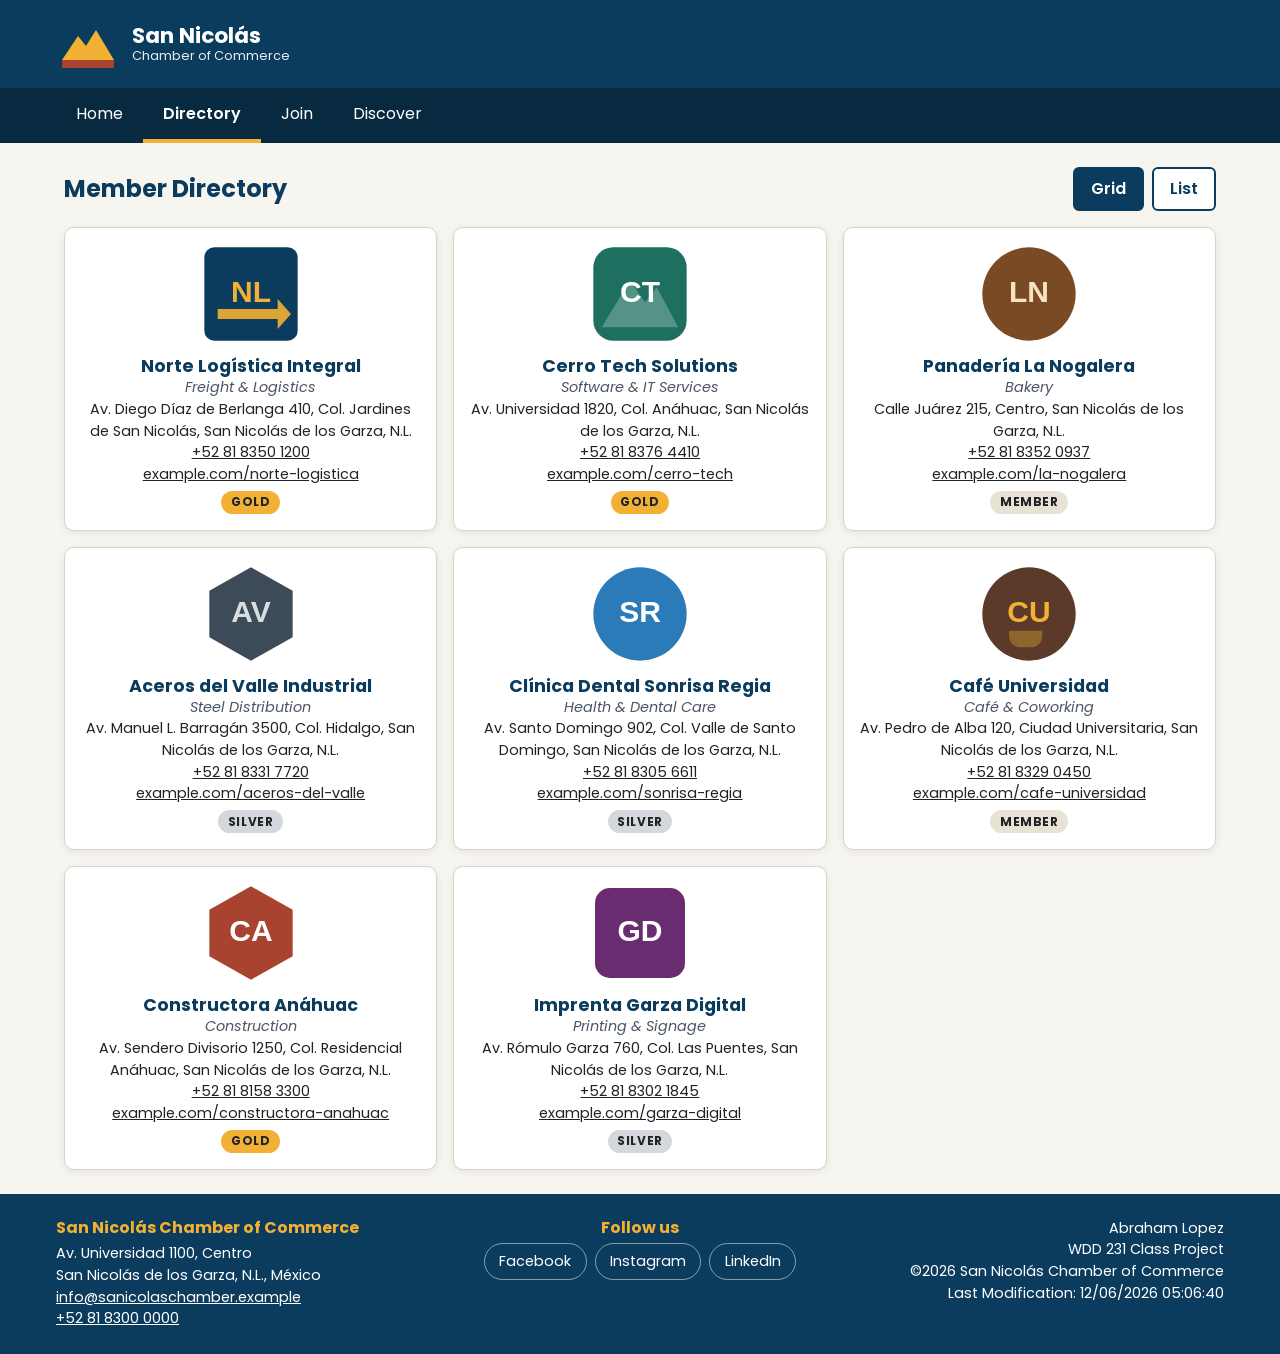
==== chamber/directory.html @ 865063b8 "Chamber" ====
<!DOCTYPE html>
<html lang="en">

<head>
  <meta charset="UTF-8">
  <meta name="viewport" content="width=device-width, initial-scale=1.0">
  <title>San Nicolás Chamber of Commerce | Member Directory</title>
  <meta name="description"
    content="Browse the member directory of the San Nicolás de los Garza Chamber of Commerce: local businesses, contact information and membership levels.">
  <meta name="author" content="Abraham">

  <!-- Open Graph (Facebook) -->
  <meta property="og:title" content="San Nicolás Chamber of Commerce | Member Directory">
  <meta property="og:description"
    content="Member directory of local businesses in San Nicolás de los Garza, Nuevo León.">
  <meta property="og:image" content="https://USERNAME.github.io/wdd231/chamber/images/og-image.png">
  <meta property="og:url" content="https://USERNAME.github.io/wdd231/chamber/directory.html">
  <meta property="og:type" content="website">

  <link rel="icon" href="images/favicon.svg" type="image/svg+xml">

  <link rel="preconnect" href="https://fonts.googleapis.com">
  <link rel="preconnect" href="https://fonts.gstatic.com" crossorigin>
  <link href="https://fonts.googleapis.com/css2?family=Poppins:wght@400;600;700&display=swap" rel="stylesheet">

  <link rel="stylesheet" href="styles/normalize.css">
  <link rel="stylesheet" href="styles/small.css">
  <link rel="stylesheet" href="styles/larger.css">
</head>

<body>
  <header>
    <div class="header-bar">
      <a class="brand" href="index.html">
        <img src="images/logo.svg" alt="San Nicolás Chamber of Commerce logo" width="64" height="64">
        <span class="brand-name">San Nicolás <span>Chamber of Commerce</span></span>
      </a>
      <button id="menu" type="button" aria-label="Open menu" aria-expanded="false" aria-controls="primary-nav"></button>
    </div>
    <nav id="primary-nav" aria-label="Main">
      <ul class="nav-list">
        <li><a href="index.html">Home</a></li>
        <li><a href="directory.html" class="active" aria-current="page">Directory</a></li>
        <li><a href="join.html">Join</a></li>
        <li><a href="discover.html">Discover</a></li>
      </ul>
    </nav>
  </header>

  <main>
    <div class="directory-header">
      <h1>Member Directory</h1>
      <div class="view-toggle" role="group" aria-label="Directory layout">
        <button id="grid" type="button" aria-pressed="true">Grid</button>
        <button id="list" type="button" aria-pressed="false">List</button>
      </div>
    </div>
    <div id="members" class="members grid">
      <p class="status">Loading members…</p>
    </div>
  </main>

  <footer>
    <div class="footer-grid">
      <div>
        <h2>San Nicolás Chamber of Commerce</h2>
        <address>
          Av. Universidad 1100, Centro<br>
          San Nicolás de los Garza, N.L., México<br>
          <a href="mailto:info@sanicolaschamber.example">info@sanicolaschamber.example</a><br>
          <a href="tel:+528183000000">+52 81 8300 0000</a>
        </address>
      </div>
      <div class="footer-social">
        <h2>Follow us</h2>
        <ul class="social">
          <li><a href="https://www.facebook.com" target="_blank" rel="noopener">Facebook</a></li>
          <li><a href="https://www.instagram.com" target="_blank" rel="noopener">Instagram</a></li>
          <li><a href="https://www.linkedin.com" target="_blank" rel="noopener">LinkedIn</a></li>
        </ul>
      </div>
      <div class="footer-dev">
        <p>Abraham Lopez</p>
        <p>WDD 231 Class Project</p>
        <p>&copy;<span id="currentyear"></span> San Nicolás Chamber of Commerce</p>
        <p id="lastModified"></p>
      </div>
    </div>
  </footer>

  <script src="scripts/common.js" defer></script>
  <script src="scripts/directory.js" defer></script>
</body>

</html>
---- chamber/styles/small.css ----
/* ===== San Nicolás Chamber of Commerce — base / mobile styles ===== */
:root {
  --primary: #0b3c5d;      /* deep blue */
  --secondary: #a8432f;    /* terracotta */
  --accent: #f2b134;       /* gold */
  --background: #f7f5f0;   /* warm off-white */
  --surface: #ffffff;
  --text: #1f2328;
  --muted: #4b5563;
  --border: #d9d4c7;
  --radius: 10px;
  --shadow: 0 2px 8px rgb(0 0 0 / 0.08);
  --font: "Poppins", "Segoe UI", Arial, sans-serif;
}

body {
  font-family: var(--font);
  background: var(--background);
  color: var(--text);
  line-height: 1.5;
  min-height: 100vh;
  display: flex;
  flex-direction: column;
}

main {
  flex: 1;
  width: 100%;
  max-width: 1200px;
  margin: 0 auto;
  padding: 1rem;
}

h1, h2, h3 {
  line-height: 1.2;
}

.visually-hidden {
  position: absolute;
  width: 1px;
  height: 1px;
  overflow: hidden;
  clip: rect(0 0 0 0);
  white-space: nowrap;
}

/* ---------- Header ---------- */
header {
  background: var(--primary);
  color: #fff;
}

.header-bar {
  max-width: 1200px;
  margin: 0 auto;
  padding: 0.75rem 1rem;
  display: flex;
  align-items: center;
  gap: 0.75rem;
}

.brand {
  display: flex;
  align-items: center;
  gap: 0.75rem;
  text-decoration: none;
  color: #fff;
  flex: 1;
}

.brand img {
  width: 48px;
  height: 48px;
}

.brand-name {
  font-size: 1.05rem;
  font-weight: 700;
  line-height: 1.15;
}

.brand-name span {
  display: block;
  font-size: 0.8rem;
  font-weight: 400;
  color: #e8edf2;
}

#menu {
  background: none;
  border: 2px solid rgb(255 255 255 / 0.6);
  border-radius: 6px;
  color: #fff;
  font-size: 1.5rem;
  width: 44px;
  height: 44px;
  line-height: 1;
}

#menu::before {
  content: "☰";
}

#menu.open::before {
  content: "✕";
}

/* ---------- Navigation ---------- */
#primary-nav {
  display: none;
  background: #082a40;
}

#primary-nav.open {
  display: block;
}

#primary-nav ul {
  max-width: 1200px;
  margin: 0 auto;
}

#primary-nav a {
  display: block;
  padding: 0.85rem 1rem;
  color: #fff;
  text-decoration: none;
  border-top: 1px solid rgb(255 255 255 / 0.1);
}

#primary-nav a:hover,
#primary-nav a:focus-visible {
  background: rgb(255 255 255 / 0.12);
}

#primary-nav a.active {
  border-left: 4px solid var(--accent);
  font-weight: 600;
}

/* ---------- Shared card ---------- */
.card {
  background: var(--surface);
  border: 1px solid var(--border);
  border-radius: var(--radius);
  box-shadow: var(--shadow);
  overflow: hidden;
}

.card > h2 {
  background: var(--primary);
  color: #fff;
  font-size: 1.1rem;
  padding: 0.6rem 1rem;
}

.card-body {
  padding: 1rem;
}

/* ---------- Home: hero ---------- */
.hero {
  position: relative;
  border-radius: var(--radius);
  overflow: hidden;
  margin-bottom: 1rem;
}

.hero img {
  width: 100%;
  height: auto;
}

.hero-content {
  background: var(--primary);
  color: #fff;
  padding: 1rem;
}

.hero-content h1 {
  font-size: 1.35rem;
  margin-bottom: 0.75rem;
}

.cta {
  display: inline-block;
  background: var(--accent);
  color: var(--text);
  font-weight: 700;
  text-decoration: none;
  padding: 0.7rem 1.4rem;
  border-radius: 999px;
  box-shadow: 0 3px 10px rgb(0 0 0 / 0.25);
  transition: transform 0.15s ease, background 0.15s ease;
}

.cta:hover,
.cta:focus-visible {
  background: #ffc857;
  transform: translateY(-2px);
}

/* ---------- Home: info grid ---------- */
.home-grid,
.spotlights {
  display: grid;
  gap: 1rem;
  margin-bottom: 1rem;
}

.event {
  padding-bottom: 0.75rem;
  margin-bottom: 0.75rem;
  border-bottom: 1px dashed var(--border);
}

.event:last-child {
  border-bottom: none;
  margin-bottom: 0;
  padding-bottom: 0;
}

.event h3 {
  font-size: 1rem;
  color: var(--secondary);
}

.event p {
  font-size: 0.9rem;
}

.weather-now {
  display: flex;
  align-items: center;
  gap: 1rem;
}

.weather-now img {
  width: 80px;
  height: 80px;
  background: #e6eef4;
  border-radius: 50%;
}

.temp {
  font-size: 2rem;
  font-weight: 700;
  color: var(--primary);
}

.weather-details {
  margin-top: 0.75rem;
  font-size: 0.9rem;
}

.weather-details p span,
.forecast-list strong {
  font-weight: 600;
}

.forecast-list li {
  display: flex;
  justify-content: space-between;
  padding: 0.5rem 0;
  border-bottom: 1px solid var(--border);
}

.forecast-list li:last-child {
  border-bottom: none;
}

.status {
  color: var(--muted);
  font-size: 0.9rem;
}

/* ---------- Spotlights ---------- */
.spotlights > h2 {
  font-size: 1.3rem;
  color: var(--primary);
}

.spotlight-container {
  display: grid;
  gap: 1rem;
}

.spotlight h3 {
  background: var(--primary);
  color: #fff;
  font-size: 1.05rem;
  padding: 0.6rem 1rem;
}

.spotlight .tagline {
  font-style: italic;
  color: var(--muted);
  padding: 0.5rem 1rem 0;
}

.spotlight-body {
  display: flex;
  gap: 1rem;
  padding: 1rem;
  align-items: flex-start;
}

.spotlight-body img {
  width: 80px;
  height: 80px;
  flex-shrink: 0;
}

.spotlight-body p {
  font-size: 0.88rem;
  margin-bottom: 0.25rem;
  overflow-wrap: anywhere;
}

.level {
  display: inline-block;
  font-size: 0.75rem;
  font-weight: 700;
  text-transform: uppercase;
  letter-spacing: 0.05em;
  padding: 0.15rem 0.6rem;
  border-radius: 999px;
  margin-top: 0.35rem;
}

.level-3 {
  background: var(--accent);
  color: var(--text);
}

.level-2 {
  background: #d4d8dd;
  color: var(--text);
}

.level-1 {
  background: #e8e2d5;
  color: var(--text);
}

/* ---------- Directory ---------- */
.directory-header {
  display: flex;
  flex-wrap: wrap;
  justify-content: space-between;
  align-items: center;
  gap: 0.75rem;
  margin-bottom: 1rem;
}

.directory-header h1 {
  font-size: 1.5rem;
  color: var(--primary);
}

.view-toggle {
  display: flex;
  gap: 0.5rem;
}

.view-toggle button {
  background: var(--surface);
  border: 2px solid var(--primary);
  color: var(--primary);
  border-radius: 6px;
  padding: 0.45rem 1rem;
  font-weight: 600;
  min-height: 44px;
}

.view-toggle button[aria-pressed="true"] {
  background: var(--primary);
  color: #fff;
}

/* Grid view */
.members.grid {
  display: grid;
  gap: 1rem;
}

.members.grid .member {
  background: var(--surface);
  border: 1px solid var(--border);
  border-radius: var(--radius);
  box-shadow: var(--shadow);
  padding: 1rem;
  text-align: center;
}

.members.grid .member img {
  width: 100px;
  height: 100px;
  margin: 0 auto 0.75rem;
}

.members.grid .member h2 {
  font-size: 1.1rem;
  color: var(--primary);
}

.member p {
  font-size: 0.9rem;
  overflow-wrap: anywhere;
}

.member .industry {
  color: var(--muted);
  font-style: italic;
}

/* List view */
.members.list .member {
  display: grid;
  gap: 0.15rem;
  padding: 0.75rem 1rem;
  background: var(--surface);
}

.members.list .member:nth-child(even) {
  background: #ece7dc;
}

.members.list .member img,
.members.list .member .industry {
  display: none;
}

.members.list .member h2 {
  font-size: 1rem;
  color: var(--primary);
}

/* ---------- Footer ---------- */
footer {
  background: var(--primary);
  color: #fff;
  font-size: 0.9rem;
}

.footer-grid {
  max-width: 1200px;
  margin: 0 auto;
  padding: 1.5rem 1rem;
  display: grid;
  gap: 1.25rem;
}

footer h2 {
  font-size: 1rem;
  margin-bottom: 0.4rem;
  color: var(--accent);
}

footer address {
  font-style: normal;
}

.social {
  display: flex;
  flex-wrap: wrap;
  gap: 0.5rem;
}

.social a {
  display: inline-block;
  padding: 0.4rem 0.9rem;
  border: 1px solid rgb(255 255 255 / 0.5);
  border-radius: 999px;
  text-decoration: none;
}

.social a:hover,
.social a:focus-visible {
  background: rgb(255 255 255 / 0.15);
}

a:focus-visible,
button:focus-visible {
  outline: 3px solid var(--accent);
  outline-offset: 2px;
}
---- chamber/styles/larger.css ----
/* ===== Larger views ===== */

/* Tablet and up */
@media (min-width: 40em) {
  .members.grid {
    grid-template-columns: repeat(2, 1fr);
  }

  .members.list .member {
    grid-template-columns: 1.3fr 2fr 1fr 1.2fr;
    align-items: center;
    gap: 1rem;
  }

  .members.list .member p {
    margin: 0;
  }

  .spotlight-container {
    grid-template-columns: repeat(2, 1fr);
  }

  /* Hero call to action sits over the image */
  .hero-content {
    position: absolute;
    left: 1.5rem;
    bottom: 1.5rem;
    max-width: 26rem;
    background: rgb(8 42 64 / 0.85);
    border-radius: var(--radius);
    padding: 1.25rem 1.5rem;
  }

  .hero-content h1 {
    font-size: 1.6rem;
  }

  .footer-grid {
    grid-template-columns: repeat(3, 1fr);
    align-items: start;
  }

  .footer-dev {
    text-align: right;
  }

  .footer-social {
    text-align: center;
  }

  .social {
    justify-content: center;
  }
}

/* Desktop */
@media (min-width: 64em) {
  #menu {
    display: none;
  }

  #primary-nav,
  #primary-nav.open {
    display: block;
  }

  #primary-nav ul {
    display: flex;
    padding: 0 1rem;
  }

  #primary-nav a {
    border-top: none;
    border-bottom: 4px solid transparent;
    padding: 0.85rem 1.25rem;
  }

  #primary-nav a.active {
    border-left: none;
    border-bottom-color: var(--accent);
  }

  .brand img {
    width: 64px;
    height: 64px;
  }

  .brand-name {
    font-size: 1.35rem;
  }

  main {
    padding: 1.5rem;
  }

  .hero-content h1 {
    font-size: 2rem;
  }

  /* Events | Current weather | Forecast */
  .home-grid {
    grid-template-columns: 1.4fr 1fr 1fr;
    align-items: start;
  }

  .spotlight-container {
    grid-template-columns: repeat(3, 1fr);
  }

  .members.grid {
    grid-template-columns: repeat(3, 1fr);
  }
}
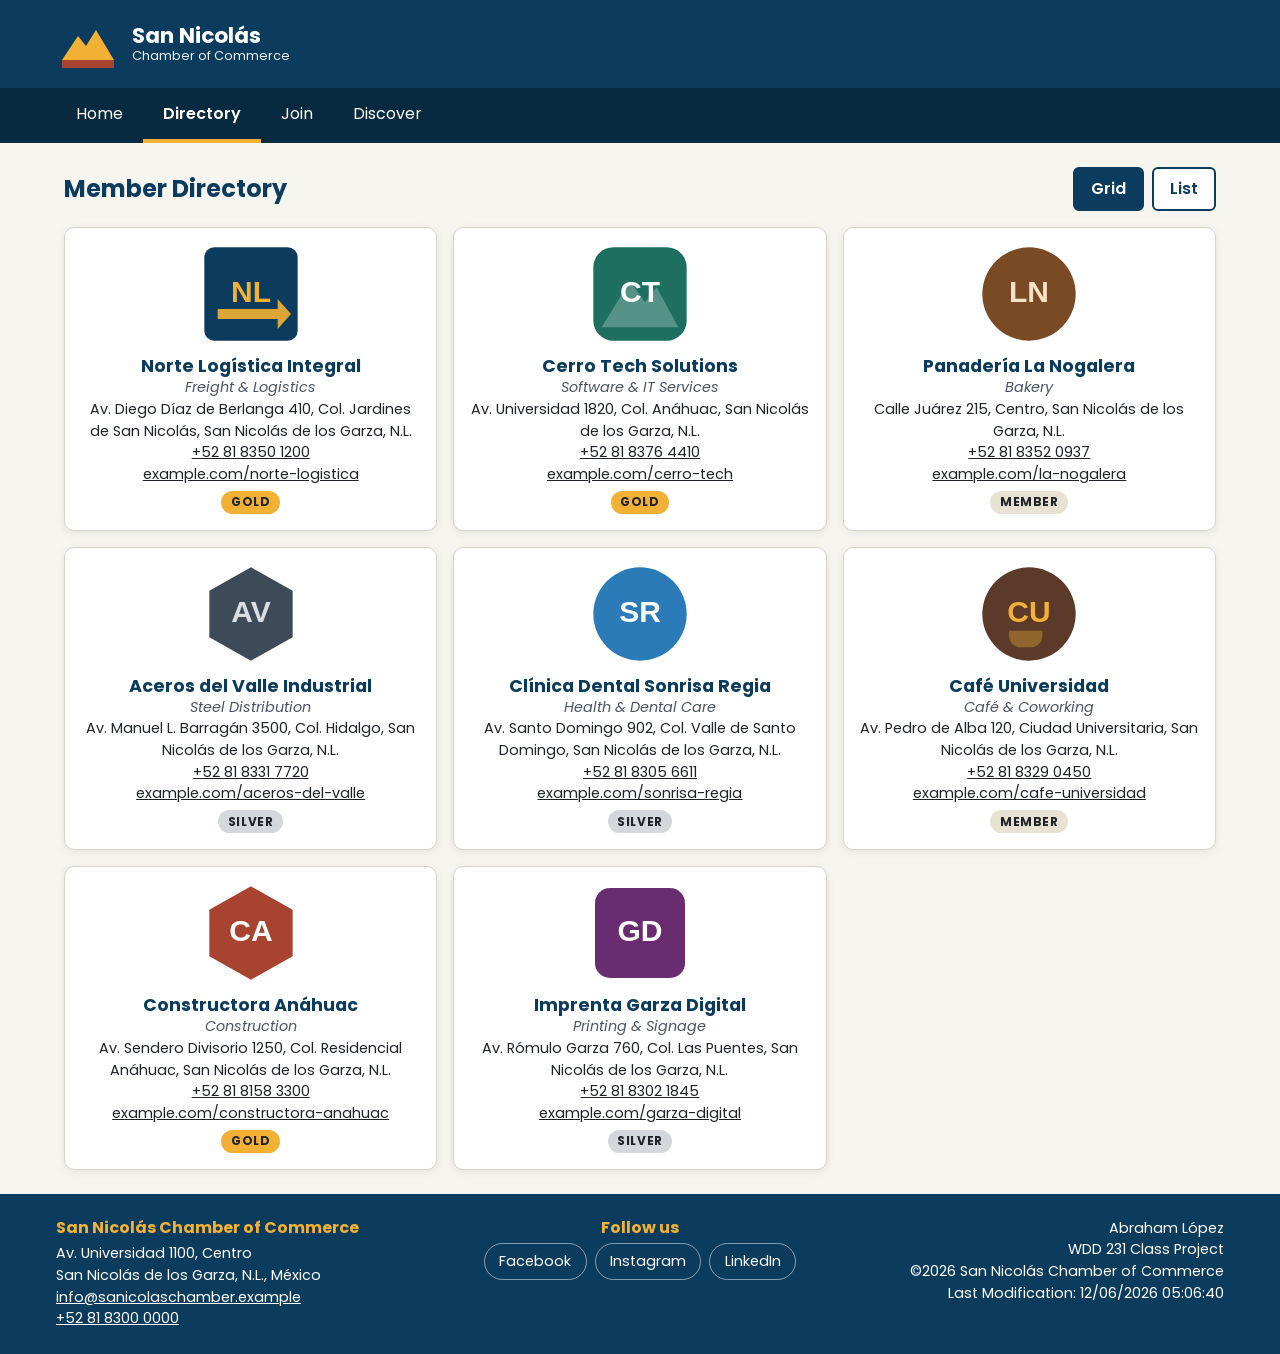
==== commit c2ef25b1: "fixes" ====
--- a/chamber/directory.html
+++ b/chamber/directory.html
@@ -7,14 +7,14 @@
   <title>San Nicolás Chamber of Commerce | Member Directory</title>
   <meta name="description"
     content="Browse the member directory of the San Nicolás de los Garza Chamber of Commerce: local businesses, contact information and membership levels.">
-  <meta name="author" content="Abraham">
+  <meta name="author" content="Abraham López">
 
   <!-- Open Graph (Facebook) -->
   <meta property="og:title" content="San Nicolás Chamber of Commerce | Member Directory">
   <meta property="og:description"
     content="Member directory of local businesses in San Nicolás de los Garza, Nuevo León.">
-  <meta property="og:image" content="https://USERNAME.github.io/wdd231/chamber/images/og-image.png">
-  <meta property="og:url" content="https://USERNAME.github.io/wdd231/chamber/directory.html">
+  <meta property="og:image" content="https://harsh85cs.github.io/wdd231/chamber/images/og-image.png">
+  <meta property="og:url" content="https://harsh85cs.github.io/wdd231/chamber/directory.html">
   <meta property="og:type" content="website">
 
   <link rel="icon" href="images/favicon.svg" type="image/svg+xml">
@@ -26,6 +26,8 @@
   <link rel="stylesheet" href="styles/normalize.css">
   <link rel="stylesheet" href="styles/small.css">
   <link rel="stylesheet" href="styles/larger.css">
+  <script src="scripts/common.js" defer></script>
+  <script src="scripts/directory.js" defer></script>
 </head>
 
 <body>
@@ -80,7 +82,7 @@
         </ul>
       </div>
       <div class="footer-dev">
-        <p>Abraham Lopez</p>
+        <p>Abraham López</p>
         <p>WDD 231 Class Project</p>
         <p>&copy;<span id="currentyear"></span> San Nicolás Chamber of Commerce</p>
         <p id="lastModified"></p>
@@ -88,8 +90,6 @@
     </div>
   </footer>
 
-  <script src="scripts/common.js" defer></script>
-  <script src="scripts/directory.js" defer></script>
 </body>
 
 </html>
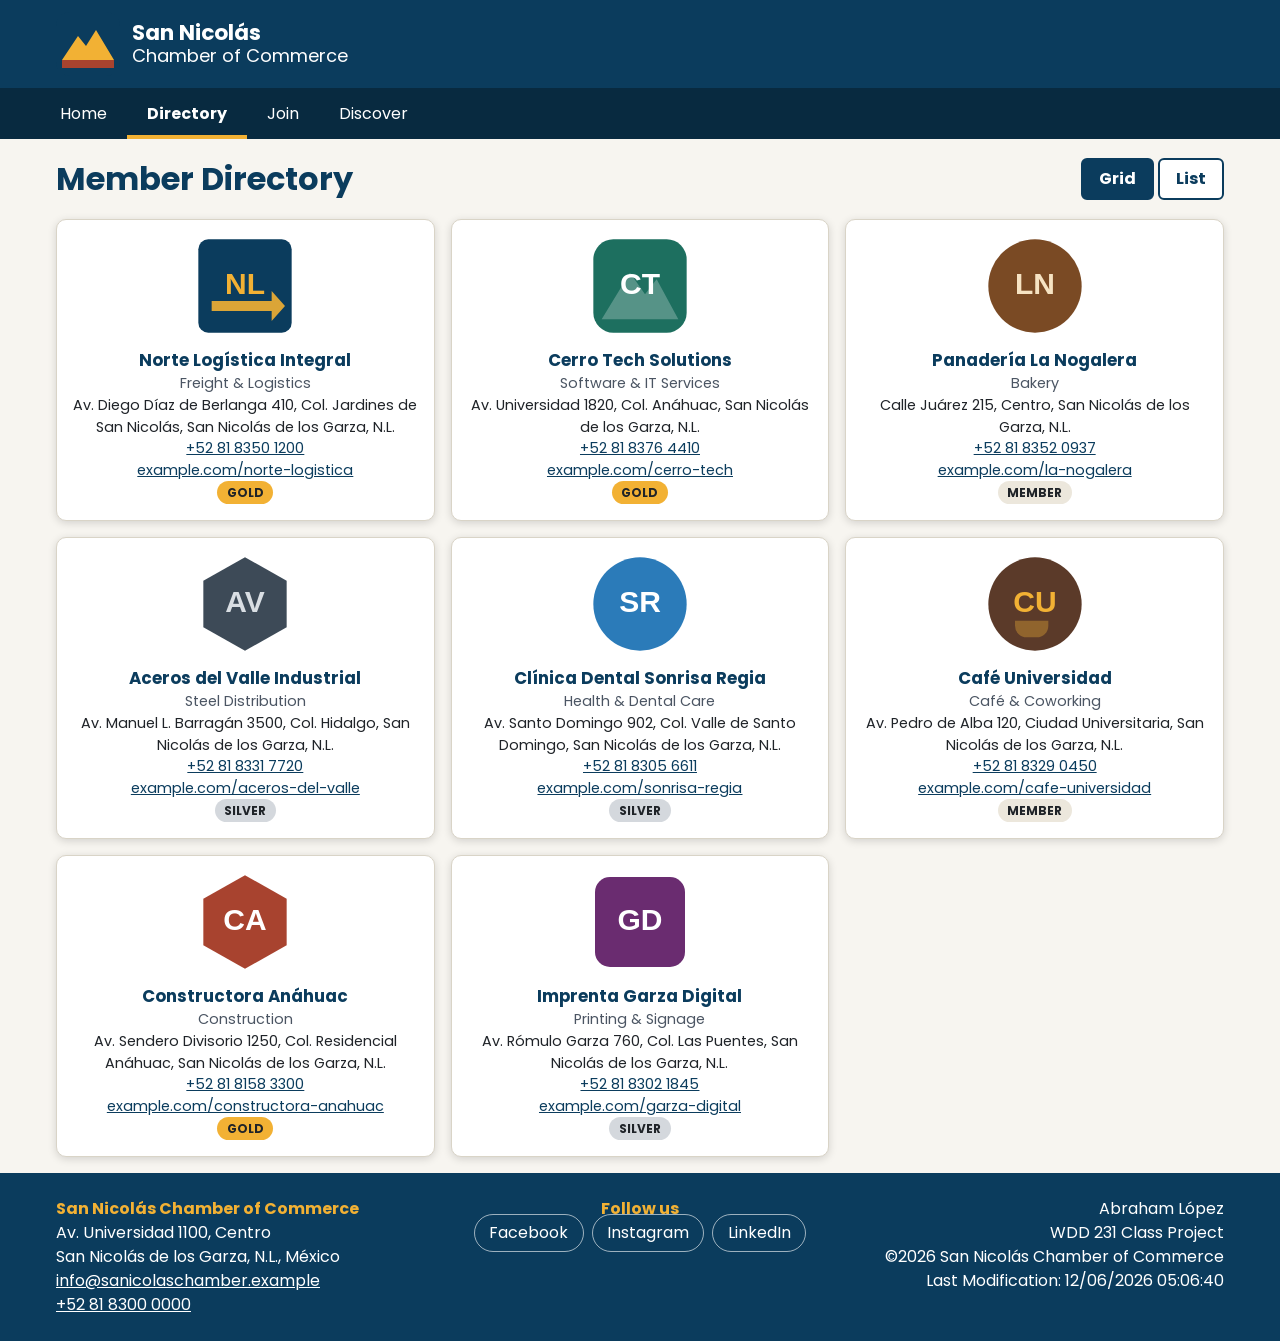
==== commit d4cc132c: "less styles" ====
--- a/chamber/directory.html
+++ b/chamber/directory.html
@@ -35,7 +35,7 @@
     <div class="header-bar">
       <a class="brand" href="index.html">
         <img src="images/logo.svg" alt="San Nicolás Chamber of Commerce logo" width="64" height="64">
-        <span class="brand-name">San Nicolás <span>Chamber of Commerce</span></span>
+        <span>San Nicolás <small>Chamber of Commerce</small></span>
       </a>
       <button id="menu" type="button" aria-label="Open menu" aria-expanded="false" aria-controls="primary-nav"></button>
     </div>
--- a/chamber/styles/small.css
+++ b/chamber/styles/small.css
@@ -1,53 +1,49 @@
 /* ===== San Nicolás Chamber of Commerce — base / mobile styles ===== */
 :root {
-  --primary: #0b3c5d;      /* deep blue */
-  --secondary: #a8432f;    /* terracotta */
-  --accent: #f2b134;       /* gold */
-  --background: #f7f5f0;   /* warm off-white */
-  --surface: #ffffff;
+  /* Palette: every color is a hex value stored in a variable */
+  --primary: #0b3c5d;
+  --primary-dark: #082a40;
+  --secondary: #a8432f;
+  --accent: #f2b134;
+  --background: #f7f5f0;
+  --white: #ffffff;
   --text: #1f2328;
   --muted: #4b5563;
   --border: #d9d4c7;
+  --light: #ece7dc;
+  --silver: #d4d8dd;
+  --overlay: #082a40d9;
+  --white-15: #ffffff26;
+  --white-60: #ffffff99;
+  --clear: #ffffff00;
+  --shadow: 0 2px 8px #00000026;
   --radius: 10px;
-  --shadow: 0 2px 8px rgb(0 0 0 / 0.08);
-  --font: "Poppins", "Segoe UI", Arial, sans-serif;
 }
 
 body {
-  font-family: var(--font);
+  font-family: "Poppins", Arial, sans-serif;
   background: var(--background);
   color: var(--text);
   line-height: 1.5;
-  min-height: 100vh;
-  display: flex;
-  flex-direction: column;
 }
 
 main {
-  flex: 1;
-  width: 100%;
   max-width: 1200px;
   margin: 0 auto;
   padding: 1rem;
 }
 
-h1, h2, h3 {
-  line-height: 1.2;
-}
-
-.visually-hidden {
-  position: absolute;
-  width: 1px;
-  height: 1px;
-  overflow: hidden;
-  clip: rect(0 0 0 0);
-  white-space: nowrap;
-}
-
-/* ---------- Header ---------- */
-header {
+main a {
+  color: var(--primary);
+}
+
+/* ---------- Header & navigation ---------- */
+header,
+footer,
+.card > h2,
+.spotlight h3 {
   background: var(--primary);
-  color: #fff;
+  color: var(--white);
 }
 
 .header-bar {
@@ -56,45 +52,32 @@
   padding: 0.75rem 1rem;
   display: flex;
   align-items: center;
-  gap: 0.75rem;
+  justify-content: space-between;
 }
 
 .brand {
   display: flex;
   align-items: center;
   gap: 0.75rem;
+  color: var(--white);
   text-decoration: none;
-  color: #fff;
-  flex: 1;
-}
-
-.brand img {
-  width: 48px;
-  height: 48px;
-}
-
-.brand-name {
-  font-size: 1.05rem;
   font-weight: 700;
   line-height: 1.15;
 }
 
-.brand-name span {
+.brand small {
   display: block;
-  font-size: 0.8rem;
   font-weight: 400;
-  color: #e8edf2;
 }
 
 #menu {
-  background: none;
-  border: 2px solid rgb(255 255 255 / 0.6);
+  background: var(--clear);
+  border: 2px solid var(--white-60);
   border-radius: 6px;
-  color: #fff;
+  color: var(--white);
   font-size: 1.5rem;
   width: 44px;
   height: 44px;
-  line-height: 1;
 }
 
 #menu::before {
@@ -105,57 +88,56 @@
   content: "✕";
 }
 
-/* ---------- Navigation ---------- */
 #primary-nav {
   display: none;
-  background: #082a40;
+  background: var(--primary-dark);
 }
 
 #primary-nav.open {
   display: block;
-}
-
-#primary-nav ul {
-  max-width: 1200px;
-  margin: 0 auto;
 }
 
 #primary-nav a {
   display: block;
   padding: 0.85rem 1rem;
-  color: #fff;
+  color: var(--white);
   text-decoration: none;
-  border-top: 1px solid rgb(255 255 255 / 0.1);
 }
 
 #primary-nav a:hover,
-#primary-nav a:focus-visible {
-  background: rgb(255 255 255 / 0.12);
+.social a:hover {
+  background: var(--white-15);
 }
 
 #primary-nav a.active {
-  border-left: 4px solid var(--accent);
-  font-weight: 600;
-}
-
-/* ---------- Shared card ---------- */
-.card {
-  background: var(--surface);
+  font-weight: 700;
+  box-shadow: inset 4px 0 var(--accent);
+}
+
+/* ---------- Cards (shared) ---------- */
+.card,
+.members.grid .member {
+  background: var(--white);
   border: 1px solid var(--border);
   border-radius: var(--radius);
   box-shadow: var(--shadow);
   overflow: hidden;
 }
 
-.card > h2 {
-  background: var(--primary);
-  color: #fff;
+.card > h2,
+.spotlight h3 {
   font-size: 1.1rem;
   padding: 0.6rem 1rem;
 }
 
 .card-body {
   padding: 1rem;
+}
+
+.status,
+.tagline,
+.industry {
+  color: var(--muted);
 }
 
 /* ---------- Home: hero ---------- */
@@ -163,61 +145,39 @@
   position: relative;
   border-radius: var(--radius);
   overflow: hidden;
-  margin-bottom: 1rem;
 }
 
 .hero img {
   width: 100%;
-  height: auto;
 }
 
 .hero-content {
   background: var(--primary);
-  color: #fff;
-  padding: 1rem;
-}
-
-.hero-content h1 {
-  font-size: 1.35rem;
-  margin-bottom: 0.75rem;
+  color: var(--white);
+  padding: 1rem;
 }
 
 .cta {
   display: inline-block;
+  margin-top: 0.75rem;
   background: var(--accent);
   color: var(--text);
   font-weight: 700;
   text-decoration: none;
   padding: 0.7rem 1.4rem;
   border-radius: 999px;
-  box-shadow: 0 3px 10px rgb(0 0 0 / 0.25);
-  transition: transform 0.15s ease, background 0.15s ease;
-}
-
-.cta:hover,
-.cta:focus-visible {
-  background: #ffc857;
+}
+
+.cta:hover {
   transform: translateY(-2px);
 }
 
-/* ---------- Home: info grid ---------- */
+/* ---------- Home: grids ---------- */
 .home-grid,
-.spotlights {
+.spotlight-container {
   display: grid;
   gap: 1rem;
-  margin-bottom: 1rem;
-}
-
-.event {
-  padding-bottom: 0.75rem;
-  margin-bottom: 0.75rem;
-  border-bottom: 1px dashed var(--border);
-}
-
-.event:last-child {
-  border-bottom: none;
-  margin-bottom: 0;
-  padding-bottom: 0;
+  margin: 1rem 0;
 }
 
 .event h3 {
@@ -225,95 +185,52 @@
   color: var(--secondary);
 }
 
-.event p {
-  font-size: 0.9rem;
-}
-
-.weather-now {
+.event + .event {
+  margin-top: 0.75rem;
+  padding-top: 0.75rem;
+  border-top: 1px dashed var(--border);
+}
+
+.weather-now,
+.spotlight-body {
   display: flex;
   align-items: center;
   gap: 1rem;
 }
 
-.weather-now img {
-  width: 80px;
-  height: 80px;
-  background: #e6eef4;
-  border-radius: 50%;
-}
-
 .temp {
   font-size: 2rem;
   font-weight: 700;
   color: var(--primary);
 }
 
-.weather-details {
-  margin-top: 0.75rem;
-  font-size: 0.9rem;
-}
-
-.weather-details p span,
-.forecast-list strong {
-  font-weight: 600;
-}
-
 .forecast-list li {
   display: flex;
   justify-content: space-between;
   padding: 0.5rem 0;
-  border-bottom: 1px solid var(--border);
-}
-
-.forecast-list li:last-child {
-  border-bottom: none;
-}
-
-.status {
-  color: var(--muted);
+}
+
+.spotlights > h2,
+.directory-header h1 {
+  color: var(--primary);
+}
+
+.spotlight-body {
+  padding: 1rem;
+}
+
+.spotlight-body img {
+  flex-shrink: 0;
+}
+
+.tagline {
+  font-style: italic;
+  padding: 0.5rem 1rem 0;
+}
+
+.spotlight-body p,
+.member p {
   font-size: 0.9rem;
-}
-
-/* ---------- Spotlights ---------- */
-.spotlights > h2 {
-  font-size: 1.3rem;
-  color: var(--primary);
-}
-
-.spotlight-container {
-  display: grid;
-  gap: 1rem;
-}
-
-.spotlight h3 {
-  background: var(--primary);
-  color: #fff;
-  font-size: 1.05rem;
-  padding: 0.6rem 1rem;
-}
-
-.spotlight .tagline {
-  font-style: italic;
-  color: var(--muted);
-  padding: 0.5rem 1rem 0;
-}
-
-.spotlight-body {
-  display: flex;
-  gap: 1rem;
-  padding: 1rem;
-  align-items: flex-start;
-}
-
-.spotlight-body img {
-  width: 80px;
-  height: 80px;
-  flex-shrink: 0;
-}
-
-.spotlight-body p {
-  font-size: 0.88rem;
-  margin-bottom: 0.25rem;
   overflow-wrap: anywhere;
 }
 
@@ -322,25 +239,17 @@
   font-size: 0.75rem;
   font-weight: 700;
   text-transform: uppercase;
-  letter-spacing: 0.05em;
   padding: 0.15rem 0.6rem;
   border-radius: 999px;
-  margin-top: 0.35rem;
+  background: var(--light);
 }
 
 .level-3 {
   background: var(--accent);
-  color: var(--text);
 }
 
 .level-2 {
-  background: #d4d8dd;
-  color: var(--text);
-}
-
-.level-1 {
-  background: #e8e2d5;
-  color: var(--text);
+  background: var(--silver);
 }
 
 /* ---------- Directory ---------- */
@@ -350,99 +259,61 @@
   justify-content: space-between;
   align-items: center;
   gap: 0.75rem;
-  margin-bottom: 1rem;
-}
-
-.directory-header h1 {
-  font-size: 1.5rem;
-  color: var(--primary);
-}
-
-.view-toggle {
-  display: flex;
-  gap: 0.5rem;
 }
 
 .view-toggle button {
-  background: var(--surface);
+  background: var(--white);
   border: 2px solid var(--primary);
   color: var(--primary);
   border-radius: 6px;
   padding: 0.45rem 1rem;
-  font-weight: 600;
-  min-height: 44px;
+  font-weight: 700;
 }
 
 .view-toggle button[aria-pressed="true"] {
   background: var(--primary);
-  color: #fff;
-}
-
-/* Grid view */
+  color: var(--white);
+}
+
 .members.grid {
   display: grid;
   gap: 1rem;
+  margin-top: 1rem;
 }
 
 .members.grid .member {
-  background: var(--surface);
-  border: 1px solid var(--border);
-  border-radius: var(--radius);
-  box-shadow: var(--shadow);
   padding: 1rem;
   text-align: center;
 }
 
-.members.grid .member img {
-  width: 100px;
-  height: 100px;
+.members.grid img {
   margin: 0 auto 0.75rem;
 }
 
-.members.grid .member h2 {
-  font-size: 1.1rem;
-  color: var(--primary);
-}
-
-.member p {
-  font-size: 0.9rem;
-  overflow-wrap: anywhere;
-}
-
-.member .industry {
-  color: var(--muted);
-  font-style: italic;
-}
-
-/* List view */
+.member h2 {
+  font-size: 1.05rem;
+  color: var(--primary);
+}
+
+.members.list {
+  margin-top: 1rem;
+}
+
 .members.list .member {
-  display: grid;
-  gap: 0.15rem;
+  background: var(--white);
   padding: 0.75rem 1rem;
-  background: var(--surface);
 }
 
 .members.list .member:nth-child(even) {
-  background: #ece7dc;
-}
-
-.members.list .member img,
-.members.list .member .industry {
+  background: var(--light);
+}
+
+.members.list img,
+.members.list .industry {
   display: none;
 }
 
-.members.list .member h2 {
-  font-size: 1rem;
-  color: var(--primary);
-}
-
 /* ---------- Footer ---------- */
-footer {
-  background: var(--primary);
-  color: #fff;
-  font-size: 0.9rem;
-}
-
 .footer-grid {
   max-width: 1200px;
   margin: 0 auto;
@@ -453,8 +324,11 @@
 
 footer h2 {
   font-size: 1rem;
-  margin-bottom: 0.4rem;
   color: var(--accent);
+}
+
+footer a {
+  color: var(--white);
 }
 
 footer address {
@@ -463,25 +337,17 @@
 
 .social {
   display: flex;
-  flex-wrap: wrap;
   gap: 0.5rem;
 }
 
 .social a {
-  display: inline-block;
   padding: 0.4rem 0.9rem;
-  border: 1px solid rgb(255 255 255 / 0.5);
+  border: 1px solid var(--white-60);
   border-radius: 999px;
   text-decoration: none;
 }
 
-.social a:hover,
-.social a:focus-visible {
-  background: rgb(255 255 255 / 0.15);
-}
-
-a:focus-visible,
-button:focus-visible {
+:focus-visible {
   outline: 3px solid var(--accent);
   outline-offset: 2px;
 }
--- a/chamber/styles/larger.css
+++ b/chamber/styles/larger.css
@@ -2,22 +2,16 @@
 
 /* Tablet and up */
 @media (min-width: 40em) {
-  .members.grid {
+  .members.grid,
+  .spotlight-container {
     grid-template-columns: repeat(2, 1fr);
   }
 
   .members.list .member {
+    display: grid;
     grid-template-columns: 1.3fr 2fr 1fr 1.2fr;
     align-items: center;
     gap: 1rem;
-  }
-
-  .members.list .member p {
-    margin: 0;
-  }
-
-  .spotlight-container {
-    grid-template-columns: repeat(2, 1fr);
   }
 
   /* Hero call to action sits over the image */
@@ -25,23 +19,13 @@
     position: absolute;
     left: 1.5rem;
     bottom: 1.5rem;
-    max-width: 26rem;
-    background: rgb(8 42 64 / 0.85);
+    background: var(--overlay);
     border-radius: var(--radius);
     padding: 1.25rem 1.5rem;
   }
 
-  .hero-content h1 {
-    font-size: 1.6rem;
-  }
-
   .footer-grid {
     grid-template-columns: repeat(3, 1fr);
-    align-items: start;
-  }
-
-  .footer-dev {
-    text-align: right;
   }
 
   .footer-social {
@@ -51,6 +35,10 @@
   .social {
     justify-content: center;
   }
+
+  .footer-dev {
+    text-align: right;
+  }
 }
 
 /* Desktop */
@@ -59,38 +47,26 @@
     display: none;
   }
 
-  #primary-nav,
-  #primary-nav.open {
+  #primary-nav {
     display: block;
   }
 
   #primary-nav ul {
     display: flex;
-    padding: 0 1rem;
+    max-width: 1200px;
+    margin: 0 auto;
   }
 
   #primary-nav a {
-    border-top: none;
-    border-bottom: 4px solid transparent;
     padding: 0.85rem 1.25rem;
   }
 
   #primary-nav a.active {
-    border-left: none;
-    border-bottom-color: var(--accent);
+    box-shadow: inset 0 -4px var(--accent);
   }
 
-  .brand img {
-    width: 64px;
-    height: 64px;
-  }
-
-  .brand-name {
+  .brand {
     font-size: 1.35rem;
-  }
-
-  main {
-    padding: 1.5rem;
   }
 
   .hero-content h1 {
@@ -103,11 +79,8 @@
     align-items: start;
   }
 
+  .members.grid,
   .spotlight-container {
     grid-template-columns: repeat(3, 1fr);
   }
-
-  .members.grid {
-    grid-template-columns: repeat(3, 1fr);
-  }
 }
